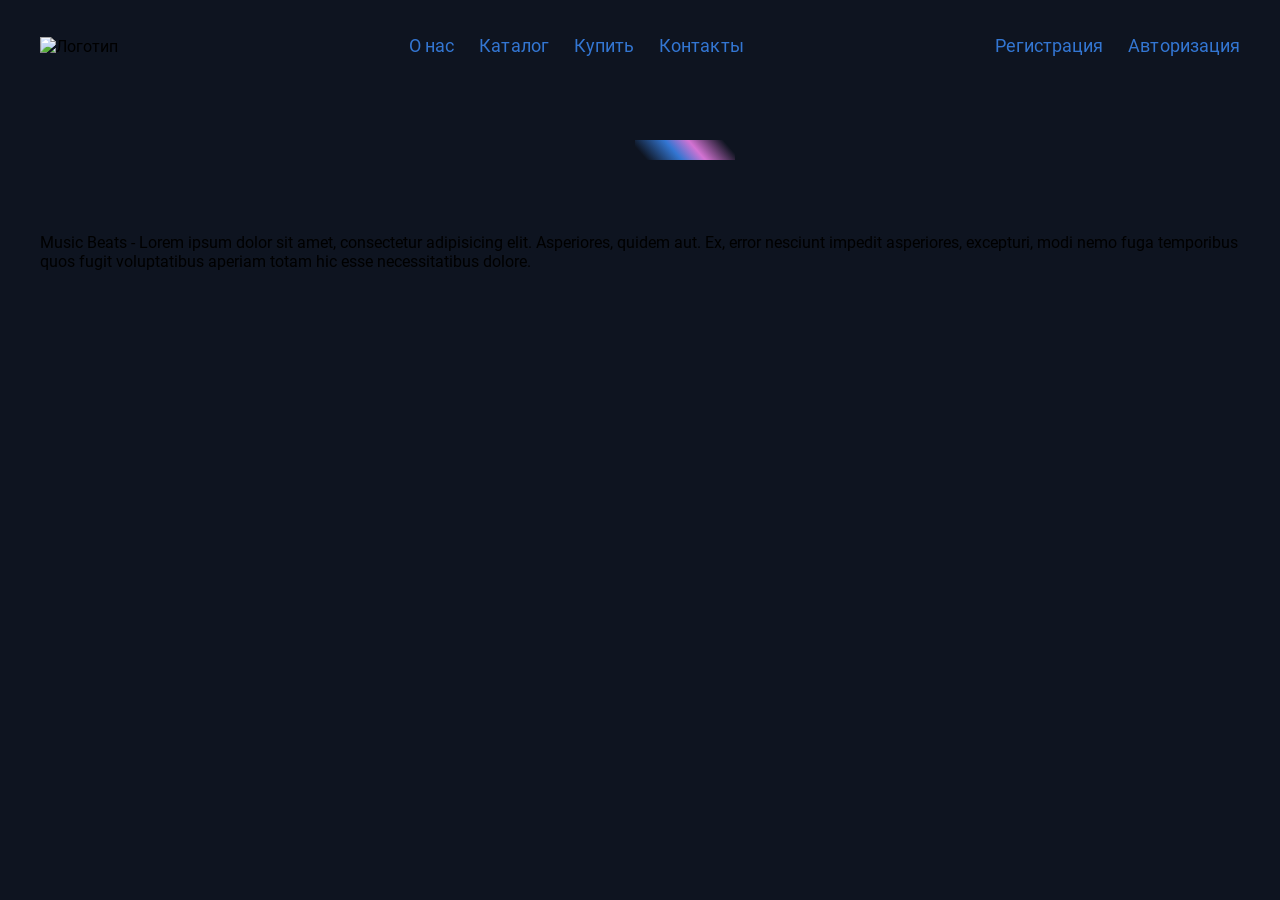
==== src/index.html @ 991cfe49 "funny typed.js" ====
<!DOCTYPE html>
<html lang="ru">
	<head>
		<meta charset="UTF-8" />
		<meta http-equiv="X-UA-Compatible" content="IE=edge" />
		<meta name="viewport" content="width=device-width, initial-scale=1.0" />
		<link rel="stylesheet" href="style/Reset.css" />
		<link rel="stylesheet" href="style/base.css" />
		<title>Music House</title>
	</head>
	<body>
		<header class="header">
			<div class="container">
				<div class="header__inner">
					<a class="logo__link" href="#">
						<img class="logo" src="images/logo_al.jpg" alt="Логотип" />
					</a>
					<nav class="menu">
						<ul class="menu__list">
							<li class="menu__item">
								<a class="menu__link" href="#">О нас</a>
							</li>
							<li class="menu__item">
								<a class="menu__link" href="#">Каталог</a>
							</li>
							<li class="menu__item">
								<a class="menu__link" href="#">Купить</a>
							</li>
							<li class="menu__item">
								<a class="menu__link" href="#">Контакты</a>
							</li>
						</ul>
					</nav>
					<div class="controls">
						<a href="#" class="controls__link">Регистрация</a>
						<a href="#" class="controls__link">Авторизация</a>
					</div>
				</div>
			</div>
		</header>
		<main class="main">
			<section class="promo">
				<div class="container">
					<div class="promo-box">
						<h1 class="promo__title"><span class="auto-type"></span></h1>
						<p class="desc">
							Music Beats - Lorem ipsum dolor sit amet, consectetur adipisicing
							elit. Asperiores, quidem aut. Ex, error nesciunt impedit
							asperiores, excepturi, modi nemo fuga temporibus quos fugit
							voluptatibus aperiam totam hic esse necessitatibus dolore.
						</p>
					</div>
				</div>
			</section>
		</main>
		<footer class="footer"></footer>

		<script src="https://cdn.jsdelivr.net/npm/typed.js@2.0.12"></script>
		<script>
			typed = new Typed(".auto-type", {
				strings: ["Music beats"],
				typeSpeed: 150,
				backSpeed: 150,
				loop: true,
			});
		</script>
	</body>
</html>
---- src/style/base.css ----
@font-face {
	font-family: "Roboto-Light";
	src: url("../fonts/Roboto/Roboto-Light.woff2");
	font-style: normal;
	font-weight: 300;
}
@font-face {
	font-family: "Roboto-Regular";
	src: url("../fonts/Roboto/Roboto-Regular.woff2");
	font-style: normal;
	font-weight: 400;
}
@font-face {
	font-family: "Roboto-Medium";
	src: url("../fonts/Roboto/Roboto-Medium.woff2");
	font-style: normal;
	font-weight: 500;
}
@font-face {
	font-family: "Roboto-Bold";
	src: url("../fonts/Roboto/Roboto-Bold.woff2");
	font-style: normal;
	font-weight: 700;
}
@font-face {
	font-family: "Roboto-Black";
	src: url("../fonts/Roboto/Roboto-Black.woff2");
	font-style: normal;
	font-weight: 900;
}
@font-face {
	font-family: "VarelaRound-Regular";
	src: url("../fonts/Varela-Round/VarelaRound-Regular.woff2");
	font-style: normal;
	font-weight: 400;
}
@font-face {
	font-family: "Audiowide-Regular";
	src: url("../fonts/Audiowide/Audiowide-Regular.woff2");
	font-style: normal;
	font-weight: 400;
}
:root {
	--color1: #3376d2;
	--color1Hover: #a554a5;
}

html {
	box-sizing: border-box;
	font-family: "Roboto-Regular", sans-serif;
	font-weight: 400;
}
*,
*::after,
*::before {
	box-sizing: inherit;
}

a {
	text-decoration: none;
	color: inherit;
}

li {
	list-style-type: none;
}

body {
	background-color: #0e1420;
}
.container {
	max-width: 1230px;
	padding: 0 15px;
	margin: 0 auto;
}

.header__inner {
	display: flex;
	justify-content: space-between;
	align-items: center;
	padding-top: 10px;
}

.menu__link {
	font-size: 18px;
	line-height: 24px;
	letter-spacing: 0.06px;
	color: var(--color1);
	transition: all 0.5s;
}
.menu__item:hover {
	color: var(--color1Hover);
}
.logo {
	clip-path: circle(50px);
	max-width: 100px;
	max-height: 100px;
}

.menu__list {
	display: flex;
	gap: 0 25px;
}
.controls {
	display: flex;
	gap: 0 25px;
}
.controls__link {
	font-size: 18px;
	line-height: 24px;
	letter-spacing: 0.06px;
	color: var(--color1);
	transition: all 0.5s;
}
.controls__link:hover {
	color: var(--color1Hover);
}

.promo-box {
	display: flex;
	flex-direction: column;
	align-items: center;
}

.promo__title {
	color: #fff;
	font-size: 68px;
	padding-bottom: 30px;
	font-weight: 400;
	letter-spacing: 0.1rem;
	line-height: 30px;
	font-family: "Audiowide-Regular";
	position: relative;
}

.promo__title::after {
	content: "";
	position: absolute;
	bottom: 0;
	left: -5px;
	width: 100px;
	height: 20px;
	background: rgb(14, 20, 32);
	background: linear-gradient(
		229deg,
		rgba(14, 20, 32, 1) 10%,
		rgba(211, 115, 211, 1) 40%,
		rgba(51, 118, 210, 1) 60%,
		rgba(14, 20, 32, 1) 90%
	);
}
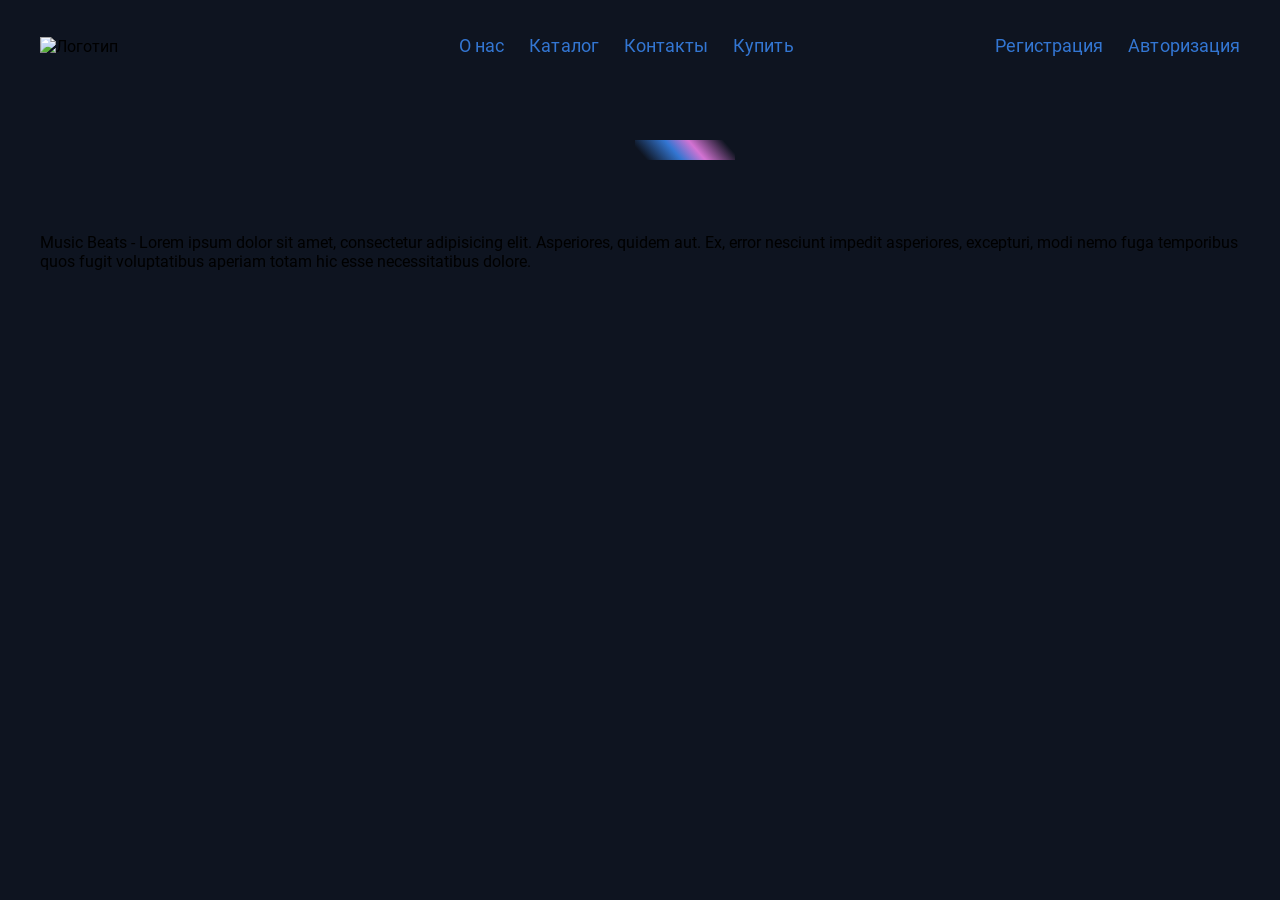
==== commit 9faeebdd: "little header chenges" ====
--- a/src/index.html
+++ b/src/index.html
@@ -24,10 +24,10 @@
 								<a class="menu__link" href="#">Каталог</a>
 							</li>
 							<li class="menu__item">
-								<a class="menu__link" href="#">Купить</a>
+								<a class="menu__link" href="#">Контакты</a>
 							</li>
 							<li class="menu__item">
-								<a class="menu__link" href="#">Контакты</a>
+								<a class="menu__link" href="#">Купить</a>
 							</li>
 						</ul>
 					</nav>
--- a/src/style/base.css
+++ b/src/style/base.css
@@ -80,7 +80,9 @@
 	align-items: center;
 	padding-top: 10px;
 }
-
+.menu{
+	margin-left: 100px;
+}
 .menu__link {
 	font-size: 18px;
 	line-height: 24px;
@@ -88,7 +90,7 @@
 	color: var(--color1);
 	transition: all 0.5s;
 }
-.menu__item:hover {
+.menu__link:hover {
 	color: var(--color1Hover);
 }
 .logo {
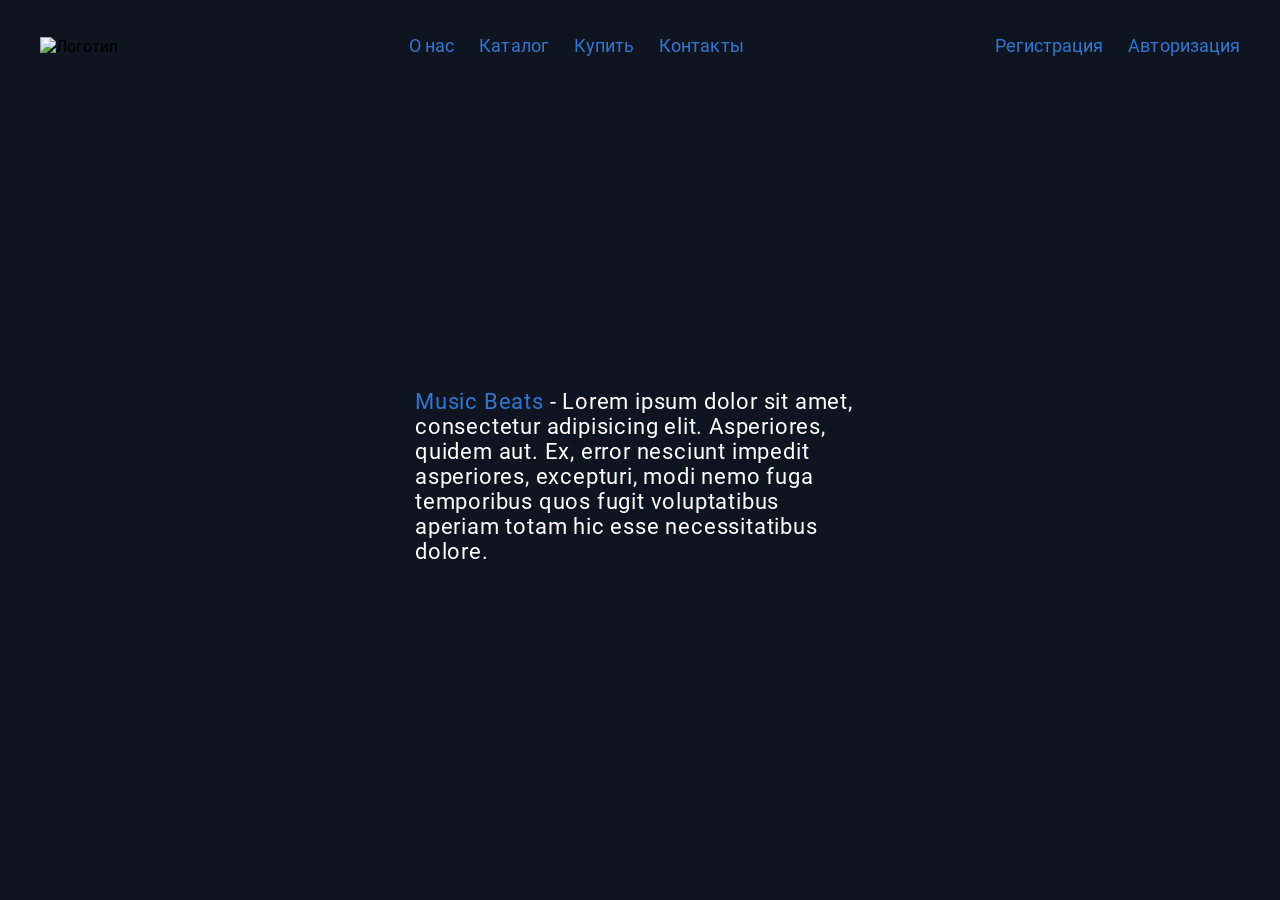
==== commit e3480e91: "adding meme lorem" ====
--- a/src/index.html
+++ b/src/index.html
@@ -24,10 +24,10 @@
 								<a class="menu__link" href="#">Каталог</a>
 							</li>
 							<li class="menu__item">
-								<a class="menu__link" href="#">Контакты</a>
+								<a class="menu__link" href="#">Купить</a>
 							</li>
 							<li class="menu__item">
-								<a class="menu__link" href="#">Купить</a>
+								<a class="menu__link" href="#">Контакты</a>
 							</li>
 						</ul>
 					</nav>
@@ -44,10 +44,11 @@
 					<div class="promo-box">
 						<h1 class="promo__title"><span class="auto-type"></span></h1>
 						<p class="desc">
-							Music Beats - Lorem ipsum dolor sit amet, consectetur adipisicing
-							elit. Asperiores, quidem aut. Ex, error nesciunt impedit
-							asperiores, excepturi, modi nemo fuga temporibus quos fugit
-							voluptatibus aperiam totam hic esse necessitatibus dolore.
+							<span class="span_promo">Music Beats</span> - Lorem ipsum dolor
+							sit amet, consectetur adipisicing elit. Asperiores, quidem aut.
+							Ex, error nesciunt impedit asperiores, excepturi, modi nemo fuga
+							temporibus quos fugit voluptatibus aperiam totam hic esse
+							necessitatibus dolore.
 						</p>
 					</div>
 				</div>
--- a/src/style/base.css
+++ b/src/style/base.css
@@ -80,9 +80,7 @@
 	align-items: center;
 	padding-top: 10px;
 }
-.menu{
-	margin-left: 100px;
-}
+
 .menu__link {
 	font-size: 18px;
 	line-height: 24px;
@@ -90,7 +88,7 @@
 	color: var(--color1);
 	transition: all 0.5s;
 }
-.menu__link:hover {
+.menu__item:hover {
 	color: var(--color1Hover);
 }
 .logo {
@@ -125,7 +123,7 @@
 }
 
 .promo__title {
-	color: #fff;
+	color: var(--color1);
 	font-size: 68px;
 	padding-bottom: 30px;
 	font-weight: 400;
@@ -135,19 +133,23 @@
 	position: relative;
 }
 
-.promo__title::after {
-	content: "";
-	position: absolute;
-	bottom: 0;
-	left: -5px;
-	width: 100px;
-	height: 20px;
-	background: rgb(14, 20, 32);
-	background: linear-gradient(
-		229deg,
-		rgba(14, 20, 32, 1) 10%,
-		rgba(211, 115, 211, 1) 40%,
-		rgba(51, 118, 210, 1) 60%,
-		rgba(14, 20, 32, 1) 90%
-	);
+.span_promo {
+	color: var(--color1);
 }
+
+.span_promo:hover {
+	color: #a554a5;
+	transition: all 0.5s;
+}
+
+.desc {
+	color: #fff;
+	max-width: 450px;
+	font-size: 22px;
+	align-items: center;
+	letter-spacing: 0.05rem;
+}
+
+.promo {
+	padding-top: 150px;
+}
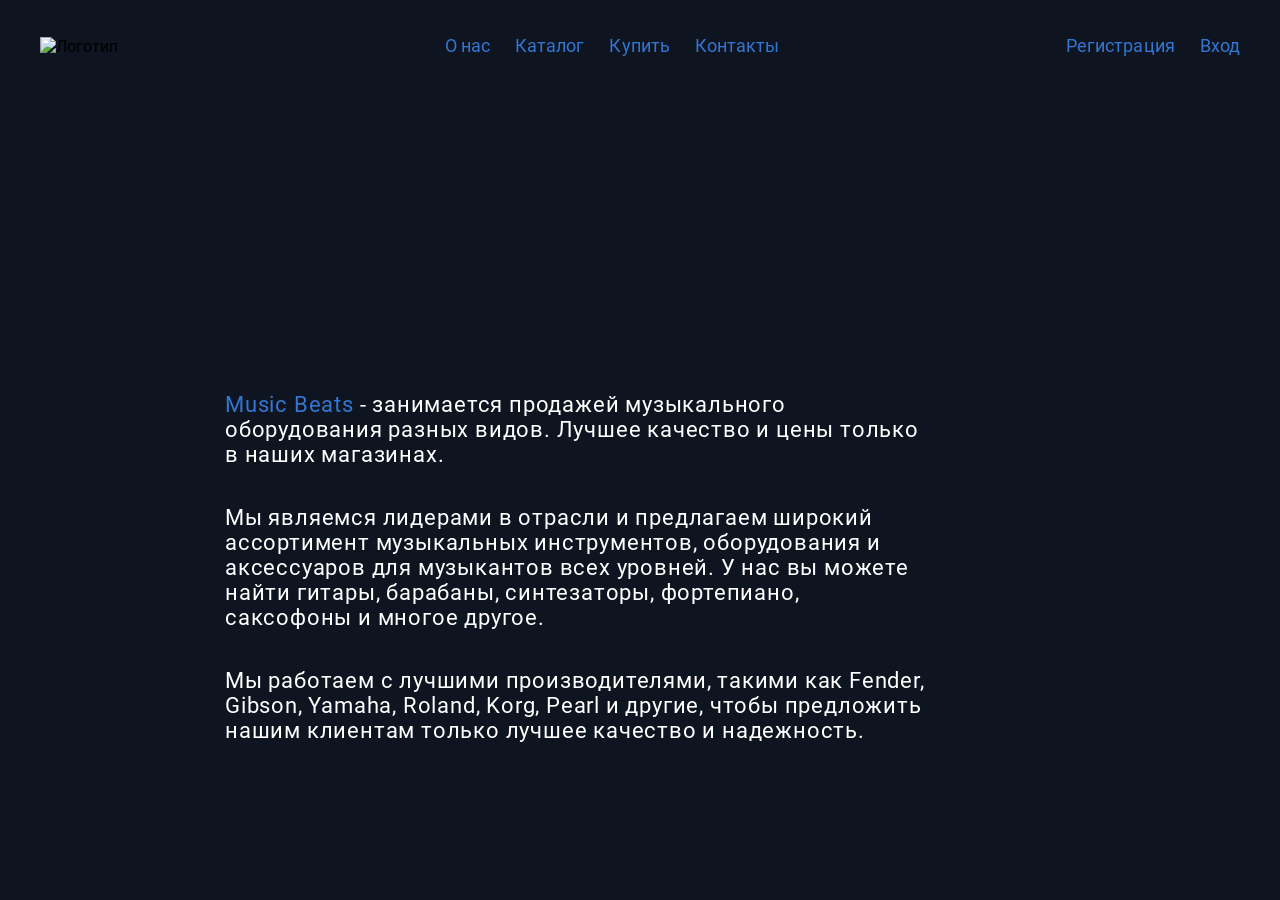
==== commit 03a85772: "adding catalog" ====
--- a/src/index.html
+++ b/src/index.html
@@ -33,7 +33,7 @@
 					</nav>
 					<div class="controls">
 						<a href="#" class="controls__link">Регистрация</a>
-						<a href="#" class="controls__link">Авторизация</a>
+						<a href="" class="controls__link">Вход</a>
 					</div>
 				</div>
 			</div>
@@ -43,13 +43,29 @@
 				<div class="container">
 					<div class="promo-box">
 						<h1 class="promo__title"><span class="auto-type"></span></h1>
-						<p class="desc">
-							<span class="span_promo">Music Beats</span> - Lorem ipsum dolor
-							sit amet, consectetur adipisicing elit. Asperiores, quidem aut.
-							Ex, error nesciunt impedit asperiores, excepturi, modi nemo fuga
-							temporibus quos fugit voluptatibus aperiam totam hic esse
-							necessitatibus dolore.
-						</p>
+						<div class="promo_box-inside">
+							<div class="desc_box">
+								<p class="desc_item">
+									<span class="span_promo">Music Beats</span> - занимается
+									продажей музыкального оборудования разных видов. Лучшее
+									качество и цены только в наших магазинах.
+								</p>
+								<p class="desc_item">
+									Мы являемся лидерами в отрасли и предлагаем широкий
+									ассортимент музыкальных инструментов, оборудования и
+									аксессуаров для музыкантов всех уровней. У нас вы можете найти
+									гитары, барабаны, синтезаторы, фортепиано, саксофоны и многое
+									другое.
+								</p>
+								<p class="desc_item">
+									Мы работаем с лучшими производителями, такими как Fender,
+									Gibson, Yamaha, Roland, Korg, Pearl и другие, чтобы предложить
+									нашим клиентам только лучшее качество и надежность.
+								</p>
+							</div>
+
+							<img src="/Demo/src/images/imm.jpg" alt="" />
+						</div>
 					</div>
 				</div>
 			</section>
--- a/src/style/base.css
+++ b/src/style/base.css
@@ -88,7 +88,7 @@
 	color: var(--color1);
 	transition: all 0.5s;
 }
-.menu__item:hover {
+.menu__link:hover {
 	color: var(--color1Hover);
 }
 .logo {
@@ -124,7 +124,7 @@
 
 .promo__title {
 	color: var(--color1);
-	font-size: 68px;
+	font-size: 60px;
 	padding-bottom: 30px;
 	font-weight: 400;
 	letter-spacing: 0.1rem;
@@ -142,14 +142,22 @@
 	transition: all 0.5s;
 }
 
-.desc {
-	color: #fff;
-	max-width: 450px;
-	font-size: 22px;
-	align-items: center;
-	letter-spacing: 0.05rem;
-}
-
 .promo {
 	padding-top: 150px;
 }
+
+.desc_item {
+	color: #fff;
+	max-width: 700px;
+	font-size: 22px;
+	letter-spacing: 0.05rem;
+	padding-top: 16px;
+}
+
+.promo_box-inside {
+	display: flex;
+}
+
+.desc_box {
+	padding-right: 130px;
+}
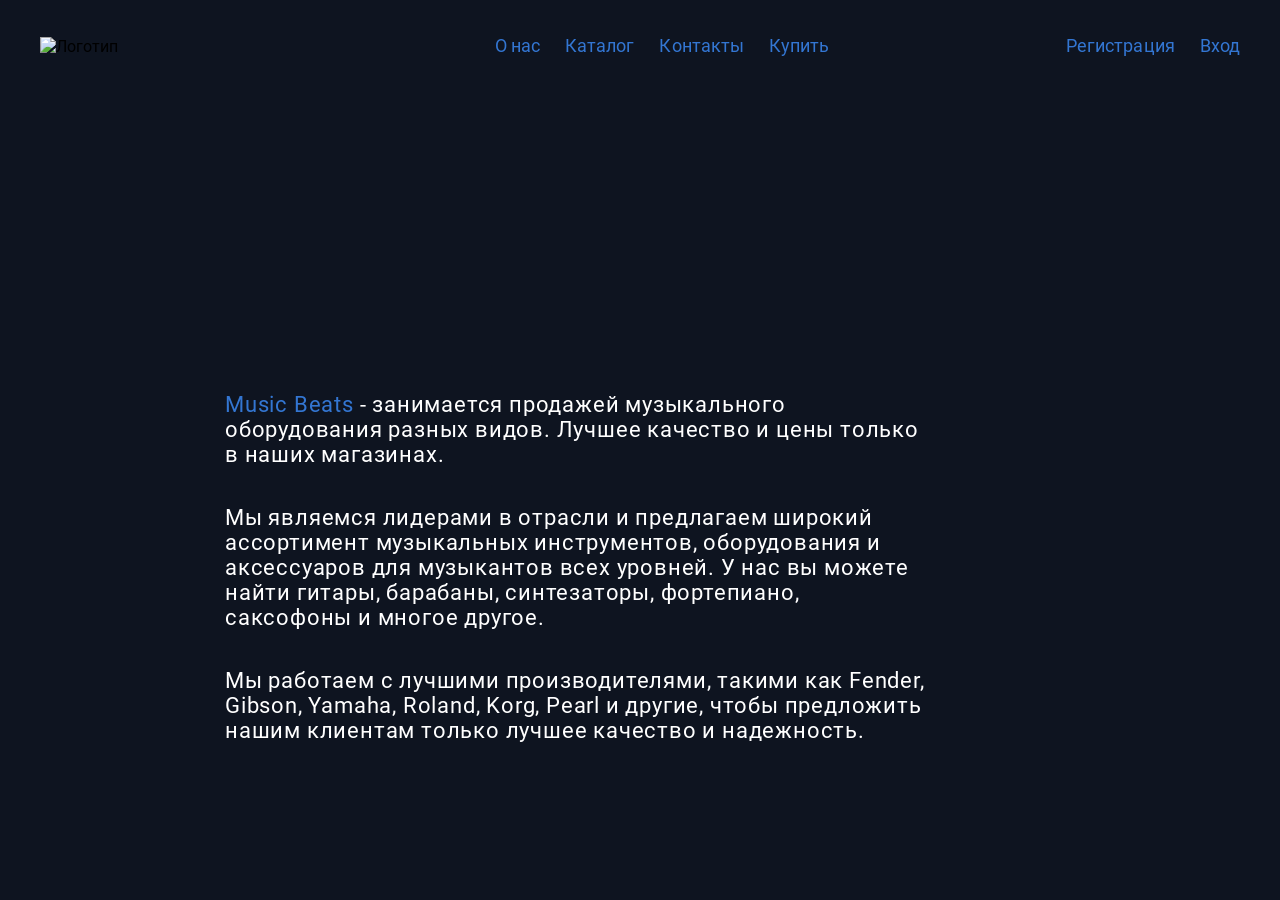
==== commit f5b2c08d: "Merge branch 'develop' of https://github.com/L1nkenZ/Demo into develop" ====
--- a/src/index.html
+++ b/src/index.html
@@ -24,10 +24,10 @@
 								<a class="menu__link" href="#">Каталог</a>
 							</li>
 							<li class="menu__item">
-								<a class="menu__link" href="#">Купить</a>
+								<a class="menu__link" href="#">Контакты</a>
 							</li>
 							<li class="menu__item">
-								<a class="menu__link" href="#">Контакты</a>
+								<a class="menu__link" href="#">Купить</a>
 							</li>
 						</ul>
 					</nav>
--- a/src/style/base.css
+++ b/src/style/base.css
@@ -80,7 +80,9 @@
 	align-items: center;
 	padding-top: 10px;
 }
-
+.menu{
+	margin-left: 100px;
+}
 .menu__link {
 	font-size: 18px;
 	line-height: 24px;
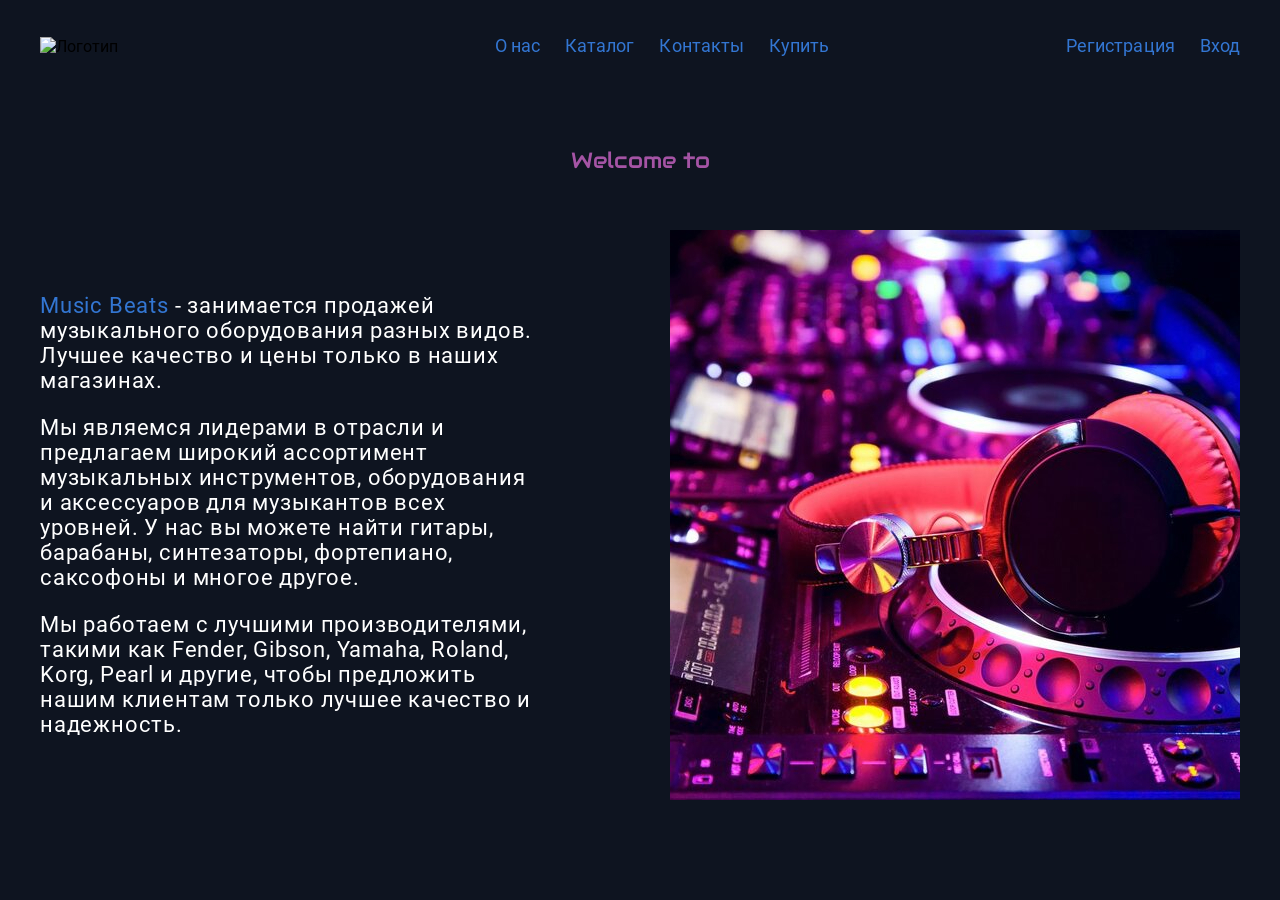
==== commit a90c4548: "Section Promo complete" ====
--- a/src/index.html
+++ b/src/index.html
@@ -41,31 +41,29 @@
 		<main class="main">
 			<section class="promo">
 				<div class="container">
-					<div class="promo-box">
-						<h1 class="promo__title"><span class="auto-type"></span></h1>
-						<div class="promo_box-inside">
-							<div class="desc_box">
-								<p class="desc_item">
-									<span class="span_promo">Music Beats</span> - занимается
-									продажей музыкального оборудования разных видов. Лучшее
-									качество и цены только в наших магазинах.
-								</p>
-								<p class="desc_item">
-									Мы являемся лидерами в отрасли и предлагаем широкий
-									ассортимент музыкальных инструментов, оборудования и
-									аксессуаров для музыкантов всех уровней. У нас вы можете найти
-									гитары, барабаны, синтезаторы, фортепиано, саксофоны и многое
-									другое.
-								</p>
-								<p class="desc_item">
-									Мы работаем с лучшими производителями, такими как Fender,
-									Gibson, Yamaha, Roland, Korg, Pearl и другие, чтобы предложить
-									нашим клиентам только лучшее качество и надежность.
-								</p>
-							</div>
-
-							<img src="/Demo/src/images/imm.jpg" alt="" />
+					<p class="promo__text">Welcome to</p>
+					<h1 class="promo__title"><span class="auto-type"></span></h1>
+					<div class="promo__inner">
+						<div class="promo__descr">
+							<p class="desc__item">
+								<span class="span__promo">Music Beats</span> - занимается
+								продажей музыкального оборудования разных видов. Лучшее
+								качество и цены только в наших магазинах.
+							</p>
+							<p class="desc__item">
+								Мы являемся лидерами в отрасли и предлагаем широкий
+								ассортимент музыкальных инструментов, оборудования и
+								аксессуаров для музыкантов всех уровней. У нас вы можете найти
+								гитары, барабаны, синтезаторы, фортепиано, саксофоны и многое
+								другое.
+							</p>
+							<p class="desc__item">
+								Мы работаем с лучшими производителями, такими как Fender,
+								Gibson, Yamaha, Roland, Korg, Pearl и другие, чтобы предложить
+								нашим клиентам только лучшее качество и надежность.
+							</p>
 						</div>
+						<img class="promo__img" src="images/imm.jpg" alt="" />
 					</div>
 				</div>
 			</section>
--- a/src/style/base.css
+++ b/src/style/base.css
@@ -117,49 +117,55 @@
 .controls__link:hover {
 	color: var(--color1Hover);
 }
-
-.promo-box {
-	display: flex;
-	flex-direction: column;
-	align-items: center;
+/* Секция промо */
+.promo {
+	padding-top: 50px;
 }
-
+/* Welcome */
+.promo__text {
+	font-size: 22px;
+	line-height: 28px;
+	color: var(--color1Hover);
+	font-family: "Audiowide-Regular";
+	text-align: center;
+	margin-bottom: 5px;
+}
 .promo__title {
 	color: var(--color1);
-	font-size: 60px;
-	padding-bottom: 30px;
+	font-size: 68px;
 	font-weight: 400;
 	letter-spacing: 0.1rem;
-	line-height: 30px;
+	line-height: 68px;
 	font-family: "Audiowide-Regular";
-	position: relative;
+	text-align: center;
 }
-
-.span_promo {
+.auto-type {
+}
+/* Разделение блоков promo__descr и promo__img по краям сайта */
+.promo__inner {
+	display: flex;
+	gap: 0 130px;
+	align-items: center;
+	margin-top: 50px;
+}
+.promo__descr {
+	flex-basis: 500px;
+}
+.span__promo{
 	color: var(--color1);
-}
-
-.span_promo:hover {
-	color: #a554a5;
 	transition: all 0.5s;
 }
-
-.promo {
-	padding-top: 150px;
+.span__promo:hover{
+	color: var(--color1Hover);
 }
-
-.desc_item {
+.promo__img{
+	flex-basis: 570px;
+}
+.desc__item {
 	color: #fff;
-	max-width: 700px;
 	font-size: 22px;
 	letter-spacing: 0.05rem;
-	padding-top: 16px;
 }
-
-.promo_box-inside {
-	display: flex;
-}
-
-.desc_box {
-	padding-right: 130px;
-}
+.desc__item + .desc__item{
+	margin-top: 16px;
+}
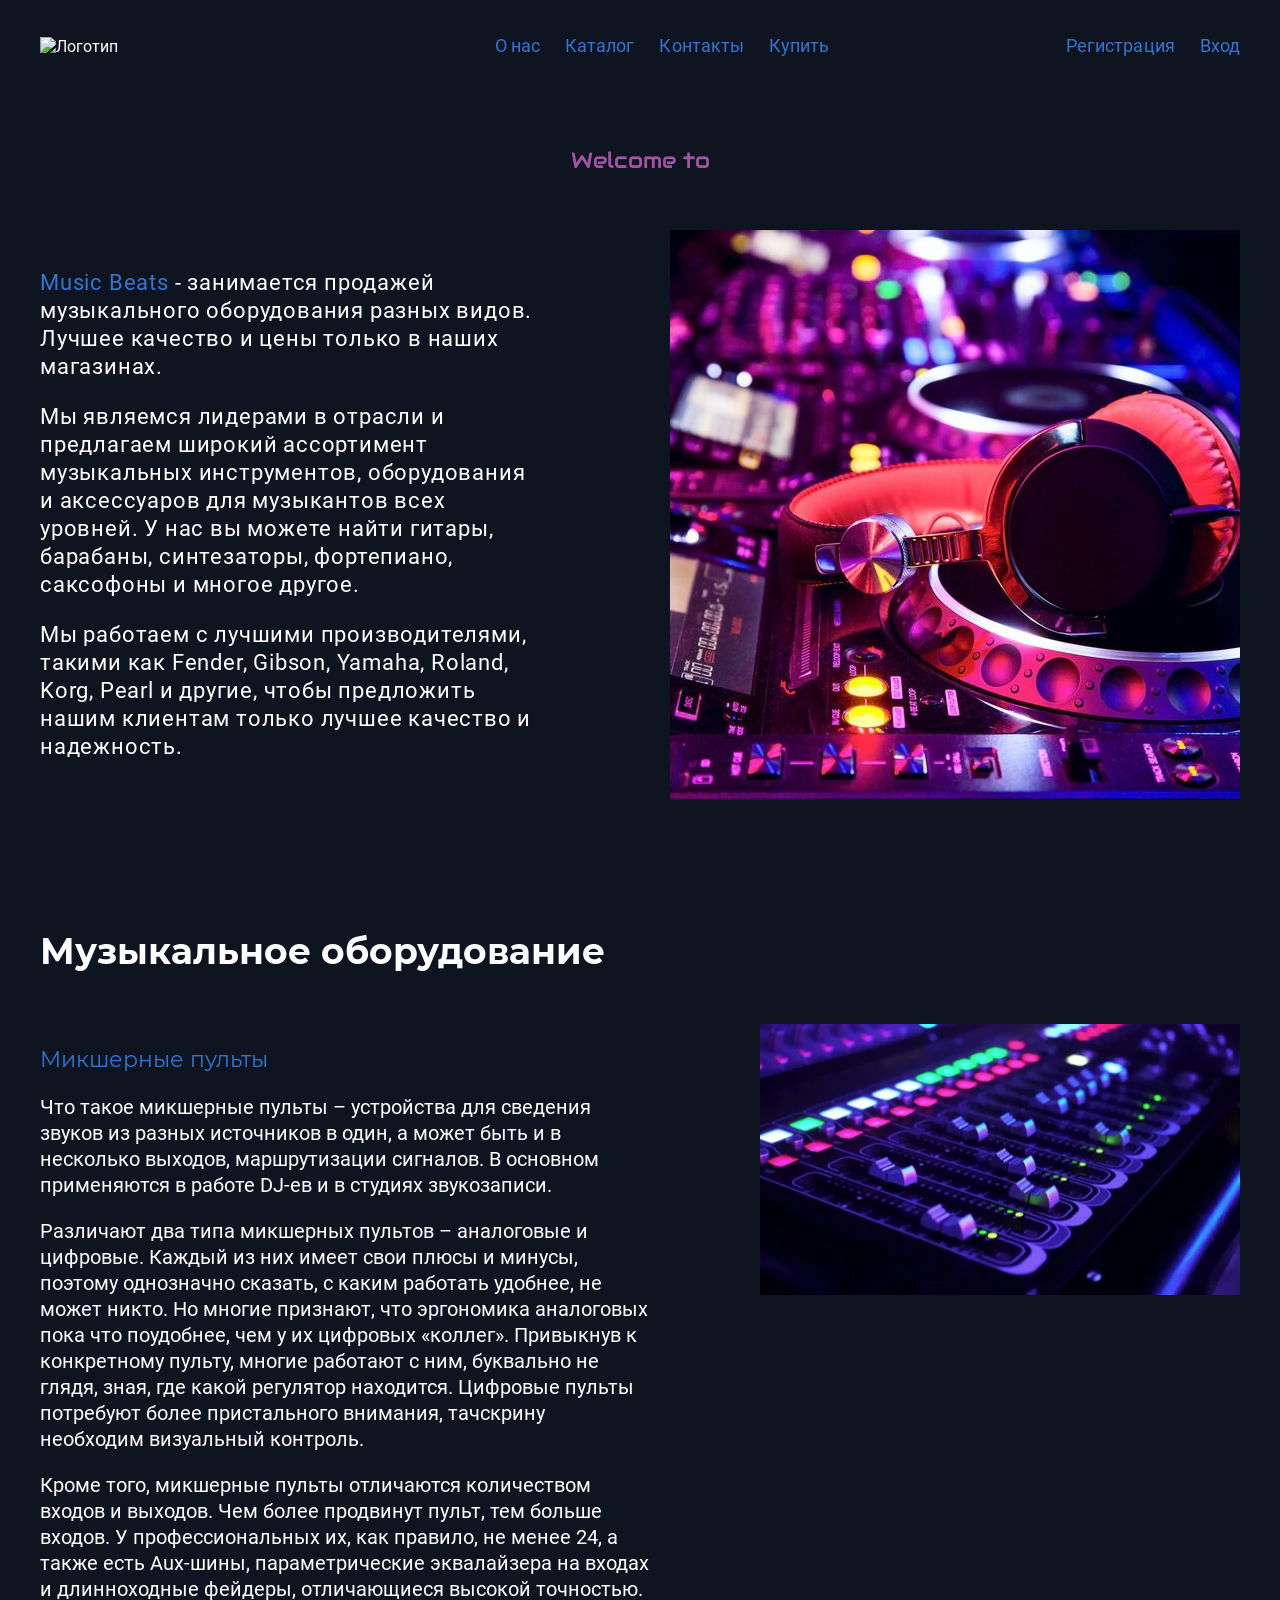
==== commit 7ffe88ec: "+ Font, Section music-equip complete" ====
--- a/src/index.html
+++ b/src/index.html
@@ -67,6 +67,43 @@
 					</div>
 				</div>
 			</section>
+			<section class="music-equip">
+				<div class="container">
+					<h2 class="section__title">
+						Музыкальное оборудование
+					</h2>
+					<div class="music-equip__inner">
+						<div class="music-equip__info">
+							<p class="music-equip__descr-title">
+								Микшерные пульты 	
+							</p>
+							<p class="music-equip__descr-text">
+								Что такое микшерные пульты – устройства для сведения звуков из 
+								разных источников в один, а может быть и в несколько выходов, 
+								маршрутизации сигналов. В основном применяются в работе DJ-ев и в 
+								студиях звукозаписи.
+							</p>
+							<p class="music-equip__descr-text">
+								Различают два типа микшерных пультов – аналоговые и цифровые. 
+								Каждый из них имеет свои плюсы и минусы, поэтому однозначно сказать, 
+								с каким работать удобнее, не может никто. Но многие признают, что 
+								эргономика аналоговых пока что поудобнее, чем у их цифровых «коллег». 
+								Привыкнув к конкретному пульту, многие работают с ним, буквально не 
+								глядя, зная, где какой регулятор находится. Цифровые пульты потребуют 
+								более пристального внимания, тачскрину необходим визуальный контроль.
+							</p>
+							<p class="music-equip__descr-text">
+								Кроме того, микшерные пульты отличаются количеством входов и 
+								выходов. Чем более продвинут пульт, тем больше входов. У 
+								профессиональных их, как правило, не менее 24, а также есть 
+								Aux-шины, параметрические эквалайзера на входах и длинноходные
+								фейдеры, отличающиеся высокой точностью. 
+							</p>
+						</div>
+						<img class="music-equip__img" src="images/1.jpg" alt="">
+					</div>
+				</div>
+			</section>
 		</main>
 		<footer class="footer"></footer>
 
--- a/src/style/base.css
+++ b/src/style/base.css
@@ -39,6 +39,18 @@
 	src: url("../fonts/Audiowide/Audiowide-Regular.woff2");
 	font-style: normal;
 	font-weight: 400;
+}
+@font-face {
+	font-family: "Montserrat-Regular";
+	src: url("../fonts/Montserrat/Montserrat-Regular.woff2");
+	font-style: normal;
+	font-weight: 400;
+}
+@font-face {
+	font-family: "Montserrat-Bold";
+	src: url("../fonts/Montserrat/Montserrat-Bold.woff2");
+	font-style: normal;
+	font-weight: 700;
 }
 :root {
 	--color1: #3376d2;
@@ -67,13 +79,13 @@
 
 body {
 	background-color: #0e1420;
+	color: #fff;
 }
 .container {
 	max-width: 1230px;
 	padding: 0 15px;
 	margin: 0 auto;
 }
-
 .header__inner {
 	display: flex;
 	justify-content: space-between;
@@ -98,7 +110,6 @@
 	max-width: 100px;
 	max-height: 100px;
 }
-
 .menu__list {
 	display: flex;
 	gap: 0 25px;
@@ -117,9 +128,37 @@
 .controls__link:hover {
 	color: var(--color1Hover);
 }
+
+.section__title {
+	font-size: 36px;
+	line-height: 42px;
+	font-family: "Montserrat-Bold", sans-serif;
+	position: relative;
+	border-bottom: 2px solid transparent;
+	padding-right: 15px;
+	max-width: 1200px;
+}
+.section__title::before{
+	content: "";
+	border-bottom: 3px solid transparent;
+	border-image: linear-gradient(to right, #3376d2 , #a554a5);
+	width: 0%;
+	bottom: -10px;
+	left: 0;
+	border-image-slice: 1;
+	position: absolute;
+	transition: ease 1.5s;
+}
+.section__title:hover::before{
+	border-image: linear-gradient(to right, #3376d2 , #a554a5);
+	-moz-border-image: -moz-linear-gradient(left, #a554a5 , #3376d2);
+	-webkit-border-image: -webkit-linear-gradient(left, #3376d2 , #a554a5);
+	border-image-slice: 1;
+	width: 33%;
+}
 /* Секция промо */
-.promo {
-	padding-top: 50px;
+.promo { 
+	padding: 50px 0;
 }
 /* Welcome */
 .promo__text {
@@ -162,10 +201,45 @@
 	flex-basis: 570px;
 }
 .desc__item {
-	color: #fff;
 	font-size: 22px;
+	line-height: 28px;
 	letter-spacing: 0.05rem;
 }
 .desc__item + .desc__item{
 	margin-top: 16px;
+}
+
+.music-equip {
+	padding: 50px 0;
+}
+.music-equip__inner {
+	display: flex;
+	justify-content: space-between;
+	align-items: start;
+	margin-top: 50px;
+}
+.music-equip__info {
+	flex-basis:	611px;
+}
+.music-equip__descr-title {
+	font-size: 22px;
+	line-height: 28px;
+	font-family: "Montserrat-Regular", sans-serif;
+	color: var(--color1);
+	transition: all 0.5s;
+	margin-bottom: 16px;
+	padding-right: 15px;
+}
+.music-equip__descr-title:hover{
+	color: var(--color1Hover);
+}
+.music-equip__descr-text {
+	font-size: 20px;
+	line-height: 26px;
+}
+.music-equip__descr-text + .music-equip__descr-text{
+	margin-top: 16px;
+}
+.music-equip__img {
+	flex-basis: 480px;
 }
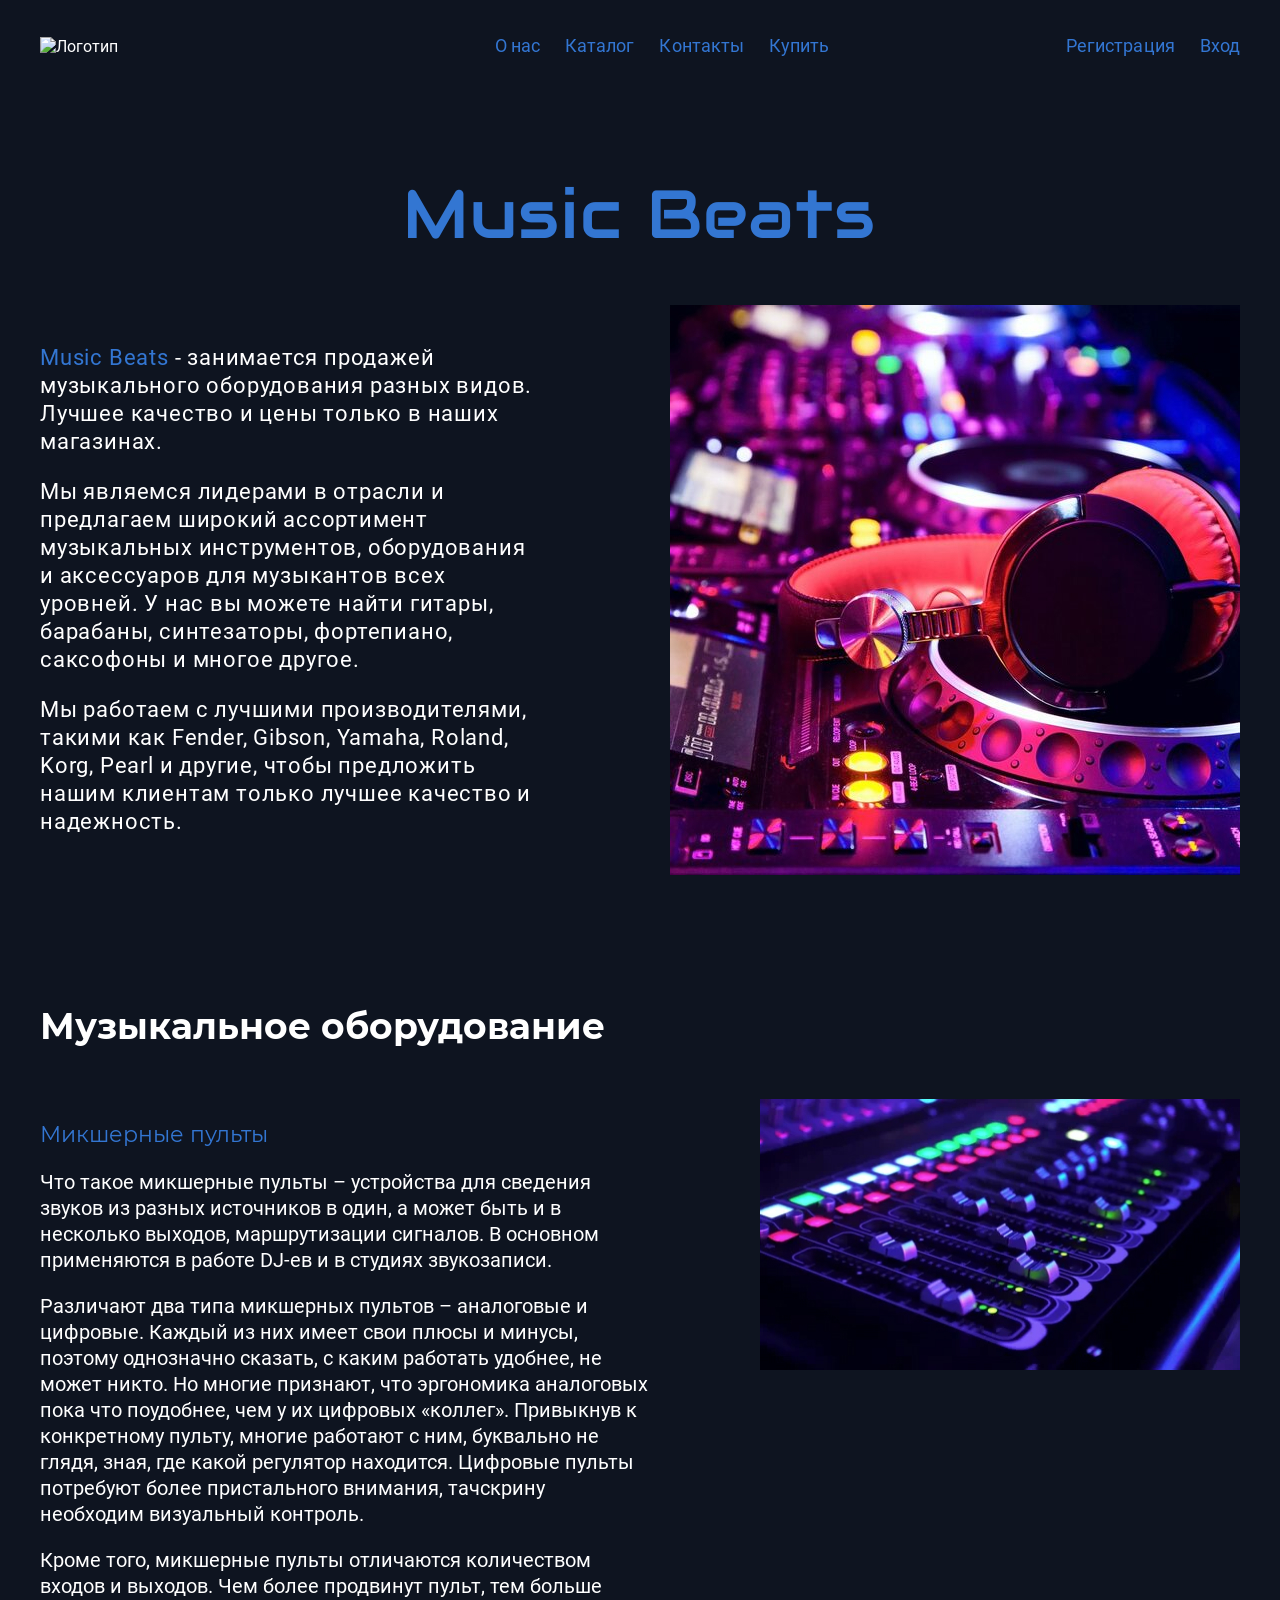
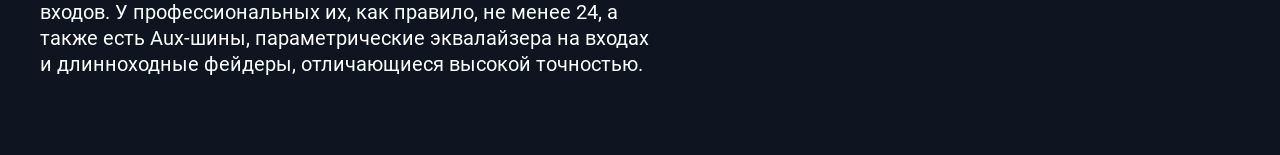
==== commit f0767bfa: "adding catalog items and psges hover" ====
--- a/src/index.html
+++ b/src/index.html
@@ -6,7 +6,6 @@
 		<meta name="viewport" content="width=device-width, initial-scale=1.0" />
 		<link rel="stylesheet" href="style/Reset.css" />
 		<link rel="stylesheet" href="style/base.css" />
-		<title>Music House</title>
 	</head>
 	<body>
 		<header class="header">
@@ -18,10 +17,10 @@
 					<nav class="menu">
 						<ul class="menu__list">
 							<li class="menu__item">
-								<a class="menu__link" href="#">О нас</a>
+								<a class="menu__link" href="index.html">О нас</a>
 							</li>
 							<li class="menu__item">
-								<a class="menu__link" href="#">Каталог</a>
+								<a class="menu__link" href="Catalog.html">Каталог</a>
 							</li>
 							<li class="menu__item">
 								<a class="menu__link" href="#">Контакты</a>
@@ -38,24 +37,22 @@
 				</div>
 			</div>
 		</header>
-		<main class="main">
+		<main class="main transition-fade" id="swup">
 			<section class="promo">
 				<div class="container">
-					<p class="promo__text">Welcome to</p>
-					<h1 class="promo__title"><span class="auto-type"></span></h1>
+					<h1 class="promo__title">Music Beats</h1>
 					<div class="promo__inner">
 						<div class="promo__descr">
 							<p class="desc__item">
 								<span class="span__promo">Music Beats</span> - занимается
-								продажей музыкального оборудования разных видов. Лучшее
-								качество и цены только в наших магазинах.
+								продажей музыкального оборудования разных видов. Лучшее качество
+								и цены только в наших магазинах.
 							</p>
 							<p class="desc__item">
-								Мы являемся лидерами в отрасли и предлагаем широкий
-								ассортимент музыкальных инструментов, оборудования и
-								аксессуаров для музыкантов всех уровней. У нас вы можете найти
-								гитары, барабаны, синтезаторы, фортепиано, саксофоны и многое
-								другое.
+								Мы являемся лидерами в отрасли и предлагаем широкий ассортимент
+								музыкальных инструментов, оборудования и аксессуаров для
+								музыкантов всех уровней. У нас вы можете найти гитары, барабаны,
+								синтезаторы, фортепиано, саксофоны и многое другое.
 							</p>
 							<p class="desc__item">
 								Мы работаем с лучшими производителями, такими как Fender,
@@ -69,44 +66,40 @@
 			</section>
 			<section class="music-equip">
 				<div class="container">
-					<h2 class="section__title">
-						Музыкальное оборудование
-					</h2>
+					<h2 class="section__title">Музыкальное оборудование</h2>
 					<div class="music-equip__inner">
 						<div class="music-equip__info">
-							<p class="music-equip__descr-title">
-								Микшерные пульты 	
+							<p class="music-equip__descr-title">Микшерные пульты</p>
+							<p class="music-equip__descr-text">
+								Что такое микшерные пульты – устройства для сведения звуков из
+								разных источников в один, а может быть и в несколько выходов,
+								маршрутизации сигналов. В основном применяются в работе DJ-ев и
+								в студиях звукозаписи.
 							</p>
 							<p class="music-equip__descr-text">
-								Что такое микшерные пульты – устройства для сведения звуков из 
-								разных источников в один, а может быть и в несколько выходов, 
-								маршрутизации сигналов. В основном применяются в работе DJ-ев и в 
-								студиях звукозаписи.
+								Различают два типа микшерных пультов – аналоговые и цифровые.
+								Каждый из них имеет свои плюсы и минусы, поэтому однозначно
+								сказать, с каким работать удобнее, не может никто. Но многие
+								признают, что эргономика аналоговых пока что поудобнее, чем у их
+								цифровых «коллег». Привыкнув к конкретному пульту, многие
+								работают с ним, буквально не глядя, зная, где какой регулятор
+								находится. Цифровые пульты потребуют более пристального
+								внимания, тачскрину необходим визуальный контроль.
 							</p>
 							<p class="music-equip__descr-text">
-								Различают два типа микшерных пультов – аналоговые и цифровые. 
-								Каждый из них имеет свои плюсы и минусы, поэтому однозначно сказать, 
-								с каким работать удобнее, не может никто. Но многие признают, что 
-								эргономика аналоговых пока что поудобнее, чем у их цифровых «коллег». 
-								Привыкнув к конкретному пульту, многие работают с ним, буквально не 
-								глядя, зная, где какой регулятор находится. Цифровые пульты потребуют 
-								более пристального внимания, тачскрину необходим визуальный контроль.
-							</p>
-							<p class="music-equip__descr-text">
-								Кроме того, микшерные пульты отличаются количеством входов и 
-								выходов. Чем более продвинут пульт, тем больше входов. У 
-								профессиональных их, как правило, не менее 24, а также есть 
+								Кроме того, микшерные пульты отличаются количеством входов и
+								выходов. Чем более продвинут пульт, тем больше входов. У
+								профессиональных их, как правило, не менее 24, а также есть
 								Aux-шины, параметрические эквалайзера на входах и длинноходные
-								фейдеры, отличающиеся высокой точностью. 
+								фейдеры, отличающиеся высокой точностью.
 							</p>
 						</div>
-						<img class="music-equip__img" src="images/1.jpg" alt="">
+						<img class="music-equip__img" src="images/1.jpg" alt="" />
 					</div>
 				</div>
 			</section>
 		</main>
 		<footer class="footer"></footer>
-
 		<script src="https://cdn.jsdelivr.net/npm/typed.js@2.0.12"></script>
 		<script>
 			typed = new Typed(".auto-type", {
@@ -116,5 +109,7 @@
 				loop: true,
 			});
 		</script>
+		<script src="https://unpkg.com/swup@3"></script>
+		<script defer src="js/main.js"></script>
 	</body>
 </html>
--- a/src/style/base.css
+++ b/src/style/base.css
@@ -92,7 +92,7 @@
 	align-items: center;
 	padding-top: 10px;
 }
-.menu{
+.menu {
 	margin-left: 100px;
 }
 .menu__link {
@@ -138,10 +138,10 @@
 	padding-right: 15px;
 	max-width: 1200px;
 }
-.section__title::before{
+.section__title::before {
 	content: "";
 	border-bottom: 3px solid transparent;
-	border-image: linear-gradient(to right, #3376d2 , #a554a5);
+	border-image: linear-gradient(to right, #3376d2, #a554a5);
 	width: 0%;
 	bottom: -10px;
 	left: 0;
@@ -149,15 +149,15 @@
 	position: absolute;
 	transition: ease 1.5s;
 }
-.section__title:hover::before{
-	border-image: linear-gradient(to right, #3376d2 , #a554a5);
-	-moz-border-image: -moz-linear-gradient(left, #a554a5 , #3376d2);
-	-webkit-border-image: -webkit-linear-gradient(left, #3376d2 , #a554a5);
+.section__title:hover::before {
+	border-image: linear-gradient(to right, #3376d2, #a554a5);
+	-moz-border-image: -moz-linear-gradient(left, #a554a5, #3376d2);
+	-webkit-border-image: -webkit-linear-gradient(left, #3376d2, #a554a5);
 	border-image-slice: 1;
 	width: 33%;
 }
 /* Секция промо */
-.promo { 
+.promo {
 	padding: 50px 0;
 }
 /* Welcome */
@@ -178,8 +178,7 @@
 	font-family: "Audiowide-Regular";
 	text-align: center;
 }
-.auto-type {
-}
+
 /* Разделение блоков promo__descr и promo__img по краям сайта */
 .promo__inner {
 	display: flex;
@@ -190,14 +189,14 @@
 .promo__descr {
 	flex-basis: 500px;
 }
-.span__promo{
+.span__promo {
 	color: var(--color1);
 	transition: all 0.5s;
 }
-.span__promo:hover{
-	color: var(--color1Hover);
-}
-.promo__img{
+.span__promo:hover {
+	color: var(--color1Hover);
+}
+.promo__img {
 	flex-basis: 570px;
 }
 .desc__item {
@@ -205,7 +204,7 @@
 	line-height: 28px;
 	letter-spacing: 0.05rem;
 }
-.desc__item + .desc__item{
+.desc__item + .desc__item {
 	margin-top: 16px;
 }
 
@@ -219,7 +218,7 @@
 	margin-top: 50px;
 }
 .music-equip__info {
-	flex-basis:	611px;
+	flex-basis: 611px;
 }
 .music-equip__descr-title {
 	font-size: 22px;
@@ -230,16 +229,74 @@
 	margin-bottom: 16px;
 	padding-right: 15px;
 }
-.music-equip__descr-title:hover{
+.music-equip__descr-title:hover {
 	color: var(--color1Hover);
 }
 .music-equip__descr-text {
 	font-size: 20px;
 	line-height: 26px;
 }
-.music-equip__descr-text + .music-equip__descr-text{
+.music-equip__descr-text + .music-equip__descr-text {
 	margin-top: 16px;
 }
 .music-equip__img {
 	flex-basis: 480px;
-}+}
+
+/* Стили для скрипта для анимаций !!АХТУНГ НЕ ТРОГАТЬ!! */
+
+.transition-fade {
+	transition: 0.4s;
+	opacity: 1;
+}
+
+html.is-animating .transition-fade {
+	opacity: 0;
+}
+
+html.is-changing .transition-fade {
+	opacity: 0;
+}
+
+/* Каталог */
+
+.card-box {
+	display: grid;
+	grid-template-columns: repeat(3, 1fr);
+	grid-gap: 100px;
+}
+
+figure {
+	display: grid;
+	border-radius: 1rem;
+	overflow: hidden;
+	cursor: pointer;
+}
+figure > * {
+	grid-area: 1/1;
+	transition: 0.4s;
+}
+figure figcaption {
+	display: grid;
+	align-items: end;
+	font-family: sans-serif;
+	font-size: 2.3rem;
+	font-weight: bold;
+	padding: 0.75rem;
+	background: var(--c, #0009);
+	clip-path: inset(0 var(--_i, 100%) 0 0);
+	-webkit-mask: linear-gradient(#fff 0 0), linear-gradient(#fff 0 0);
+	-webkit-mask-clip: text, padding-box;
+}
+figure:hover figcaption {
+	--_i: 0%;
+}
+figure:hover img {
+	transform: scale(1.2);
+}
+@supports not (-webkit-mask-clip: text) {
+	figure figcaption {
+		-webkit-mask: none;
+		color: #fff;
+	}
+}
